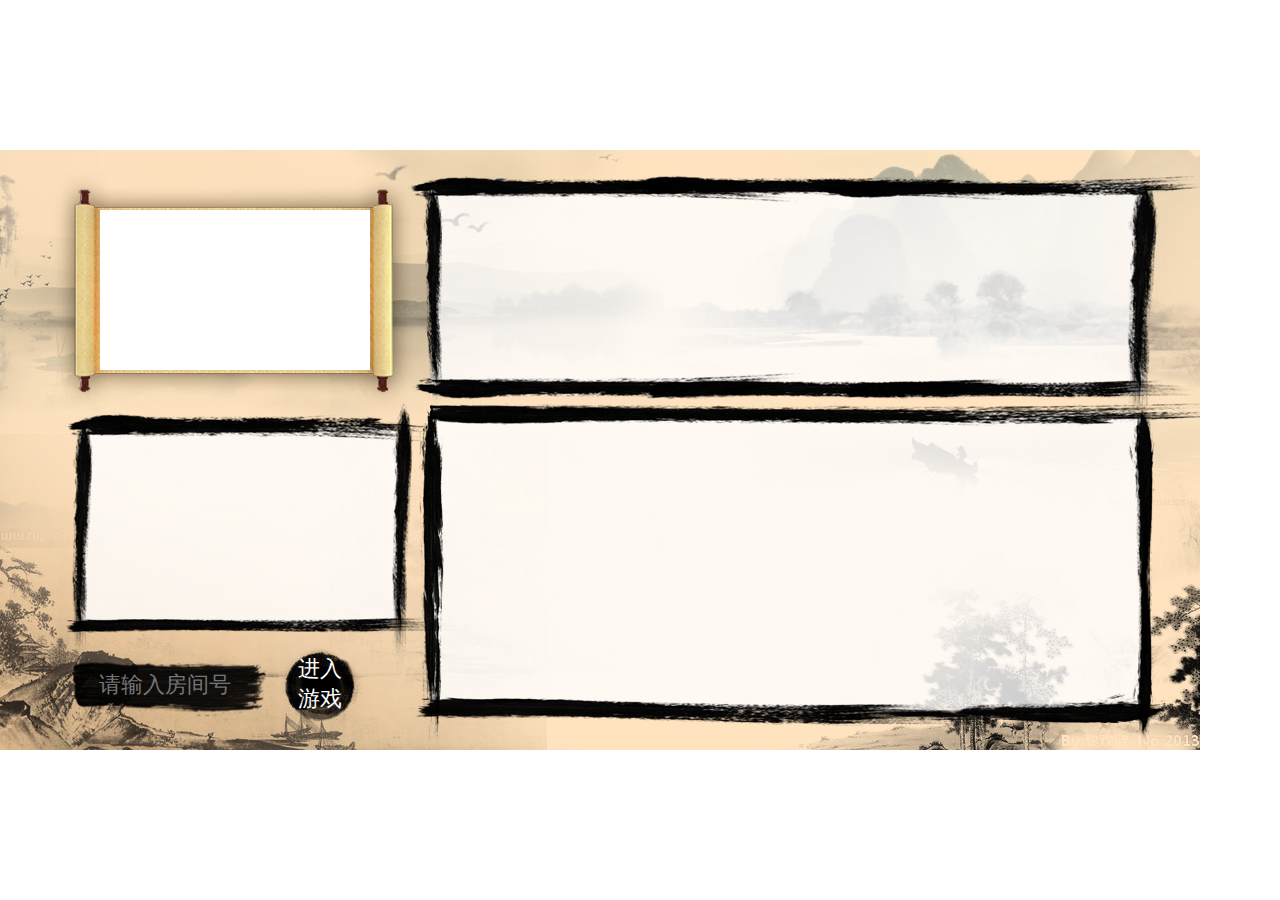
==== mian.html @ a725706b "Signed-off-by: cheuk Lee <cheuk Lee>" ====
<!DOCTYPE html>
<html>
	<head>
		<meta charset="UTF-8">
		<title>游戏大厅</title>
		<link rel="stylesheet" type="text/css" href="css/game.css"/>
	</head>
	<body>
		<div class="mainBox">
			<div class="mainProfile">
				
			</div>
			<div class="roomBox">
				
			</div>
			<div class="">
				
			</div>
			<div class="">
				
			</div>
			<input type="text" name="" id="" value="" placeholder="请输入房间号"/>
			<button>进入游戏</button>
		</div>
	</body>
</html>
---- css/game.css ----
*{
	font-family: game,"微软雅黑",arial;
	padding: 0;
	margin: 0;
}
@font-face {
	font-family:'game';
	src: url('汉仪雪君体简.ttf');
}
body{
	position: absolute;
	top: 0;
	bottom: 0;
	display: flex;
	align-items: center;
	justify-content: center;
}
.loginBox{
	position: relative;
	background: url(../img/login-bg.jpg);
	background-repeat: no-repeat;
	margin: 0 auto;
	width: 1200px;
	height: 600px;
}
.loginBox input[type=text]{
	position: absolute;
	bottom: 170px;
	left: 480px;
	height: 60px;
	width: 230px;
}
.loginBox button{
	position: absolute;
	bottom: 88px;
	left: 480px;
	width: 230px;
	height: 60px;
	cursor: pointer;
}
.loginBox input[type=text],.loginBox button{
	border: none;
	outline: none;
	background: transparent;
	color: #FFFFFF;
	font-size: 22px;
	text-align: center;
}

/*主页面*/
.mainBox{
	position: relative;
	background: url(../img/main-bg.jpg);
	background-repeat: no-repeat;
	margin: 0 auto;
	width: 1200px;
	height: 600px;
}
.mainBox input[type=text]{
	position: absolute;
	bottom: 50px;
	left: 80px;
	height: 30px;
	width: 170px;
}
.mainBox button{
	position: absolute;
	bottom: 36px;
	left: 290px;
	width: 60px;
	height: 60px;
	cursor: pointer;
}
.mainBox input[type=text],.mainBox button{
	border: none;
	outline: none;
	background: transparent;
	color: #FFFFFF;
	font-size: 22px;
	text-align: center;
}
.mainProfile{
	position: absolute;
	top: 60px;
	left: 100px;
	width: 270px;
	height: 160px;
	background: #FFFFFF;
}
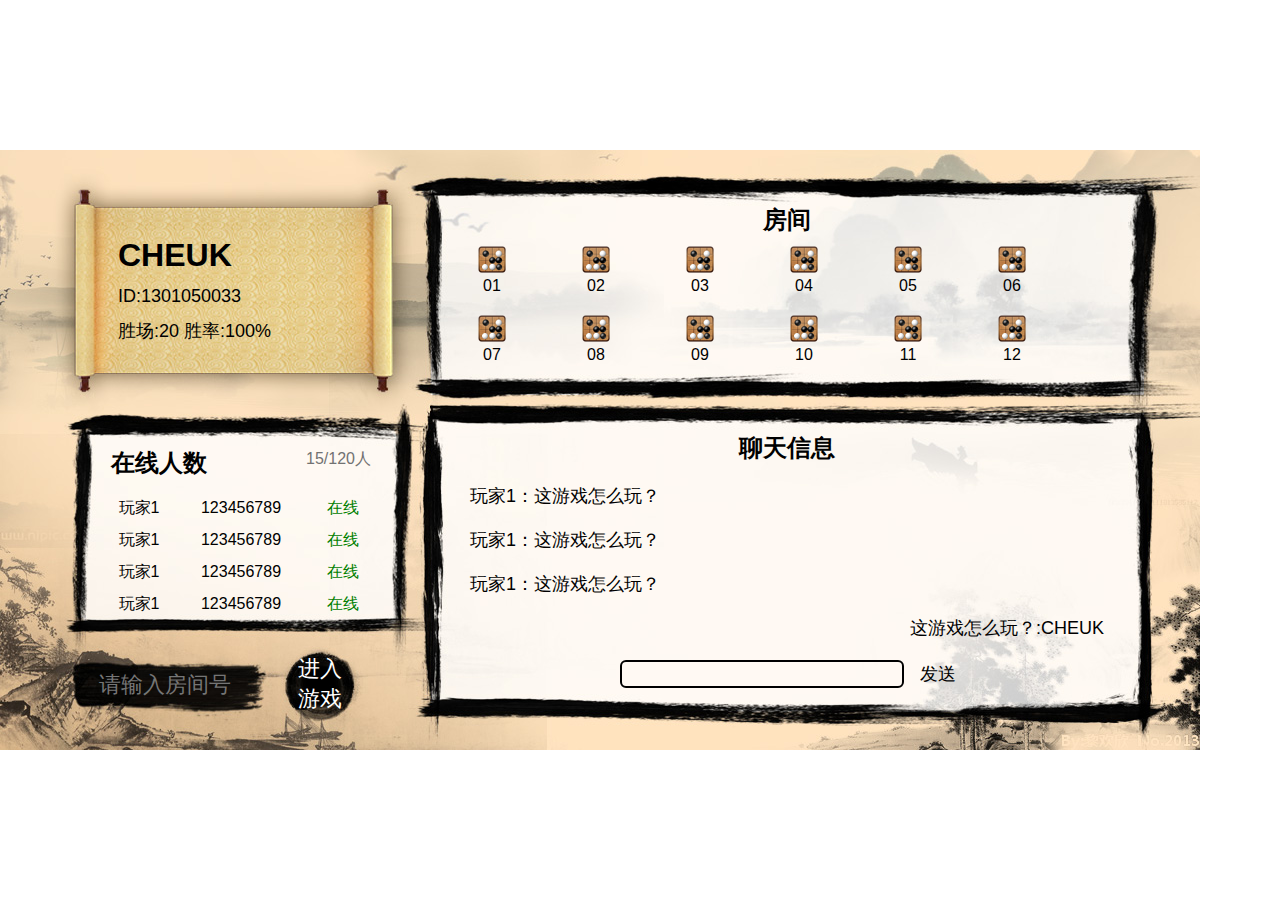
==== commit 955bd49a: "DAY2" ====
--- a/mian.html
+++ b/mian.html
@@ -8,16 +8,104 @@
 	<body>
 		<div class="mainBox">
 			<div class="mainProfile">
-				
+				<h1>CHEUK</h1>
+				<p>ID:1301050033</p>
+				<p>胜场:20 胜率:100%</p>
+			</div>
+			<div class="onlineBox">
+				<div class="head">
+					<h1>在线人数</h1>
+				<span>15/120人</span>
+				</div>
+				<div class="body">
+					<table>
+						<tr><td>玩家1</td><td>123456789</td><td><span class="online">在线</span></td></tr>
+						<tr><td>玩家1</td><td>123456789</td><td><span class="online">在线</span></td></tr>
+						<tr><td>玩家1</td><td>123456789</td><td><span class="online">在线</span></td></tr>
+						<tr><td>玩家1</td><td>123456789</td><td><span class="online">在线</span></td></tr>
+						<tr><td>玩家1</td><td>123456789</td><td><span class="playing">游戏中</span></td></tr>
+						<tr><td>玩家1</td><td>123456789</td><td><span class="playing">游戏中</span></td></tr>
+						<tr><td>玩家1</td><td>123456789</td><td><span class="playing">游戏中</span></td></tr>
+					</table>
+				</div>
 			</div>
 			<div class="roomBox">
-				
+				<h2>房间</h2>
+				<div class="rooms">
+					<div class="room">
+						<img src="img/room.png"/>
+						<p>01</p>
+					</div>
+					<div class="room">
+						<img src="img/room.png"/>
+						<p>02</p>
+					</div>
+					<div class="room">
+						<img src="img/room.png"/>
+						<p>03</p>
+					</div>
+					<div class="room">
+						<img src="img/room.png"/>
+						<p>04</p>
+					</div>
+					<div class="room">
+						<img src="img/room.png"/>
+						<p>05</p>
+					</div>
+					<div class="room">
+						<img src="img/room.png"/>
+						<p>06</p>
+					</div>
+					<div class="room">
+						<img src="img/room.png"/>
+						<p>07</p>
+					</div>
+					<div class="room">
+						<img src="img/room.png"/>
+						<p>08</p>
+					</div>
+					<div class="room">
+						<img src="img/room.png"/>
+						<p>09</p>
+					</div>
+					<div class="room">
+						<img src="img/room.png"/>
+						<p>10</p>
+					</div>
+					<div class="room">
+						<img src="img/room.png"/>
+						<p>11</p>
+					</div>
+					<div class="room">
+						<img src="img/room.png"/>
+						<p>12</p>
+					</div>
+					<div class="room">
+						<img src="img/room.png"/>
+						<p>13</p>
+					</div>
+				</div>
 			</div>
-			<div class="">
-				
-			</div>
-			<div class="">
-				
+			<div class="chatBox">
+				<h2>聊天信息</h2>
+				<div class="chats">
+					<ul>
+						<li>玩家1：这游戏怎么玩？</li>
+						<li>玩家1：这游戏怎么玩？</li>
+						<li>玩家1：这游戏怎么玩？</li>
+						<li class="myChat">这游戏怎么玩？:CHEUK</li>
+						<li>玩家1：这游戏怎么玩？</li>
+						<li>玩家1：这游戏怎么玩？</li>
+						<li>玩家1：这游戏怎么玩？</li>
+						<li class="myChat">这游戏怎么玩？:CHEUK</li>
+						<li>玩家1：这游戏怎么玩？</li>
+						<li>玩家1：这游戏怎么玩？</li>
+						<li>玩家1：这游戏怎么玩？</li>
+						<li class="myChat">这游戏怎么玩？:CHEUK</li>
+					</ul>
+					<input type="text"/>
+					<input type="button"value="发送" />
+				</div>
 			</div>
 			<input type="text" name="" id="" value="" placeholder="请输入房间号"/>
 			<button>进入游戏</button>
--- a/css/game.css
+++ b/css/game.css
@@ -14,6 +14,9 @@
 	display: flex;
 	align-items: center;
 	justify-content: center;
+}
+span{
+	color: #727272;
 }
 .loginBox{
 	position: relative;
@@ -85,5 +88,122 @@
 	left: 100px;
 	width: 270px;
 	height: 160px;
-	background: #FFFFFF;
-}
+	display: flex;
+	justify-content: center;
+	flex-direction:column;
+}
+.mainProfile h1,.mainProfile p{
+	margin: 6px 0;
+	margin-left: 18px;
+}
+.mainProfile p{
+	font-size: 18px;
+}
+.onlineBox{
+	position: absolute;
+	top: 285px;
+	left: 87px;
+	width: 308px;
+	height: 184px;
+	
+}
+.onlineBox .head{
+	padding: 12px 24px;
+}
+.onlineBox .head:after{
+	display: block;
+	content: "";
+	clear: both;
+}
+.onlineBox .head h1{
+	font-size: 24px;
+	float: left;
+}
+.onlineBox .head span{
+	float: right;
+	line-height: 24px;
+} 
+.onlineBox .body{
+	
+	height: 130px;
+	overflow-y: scroll;
+}
+.onlineBox .body table{
+	width: 100%;
+	text-align: center;
+}
+.onlineBox .body table td{
+	width: 33.333%;
+	height: 30px;
+}
+.onlineBox .body table td span.online{
+	color: green;
+}
+.onlineBox .body table td span.playing{
+	color: red;
+}
+.roomBox{
+	position: absolute;
+	top: 44px;
+	left: 440px;
+	width: 694px;
+	height: 184px;	
+}
+.chatBox{
+	position: absolute;
+	top: 272px;
+	left: 440px;
+	width: 694px;
+	height: 276px;	
+}
+.roomBox h2,.chatBox h2{
+	text-align: center;
+	margin-top: 10px;
+}
+.rooms{
+	margin: 10px 0;
+	width: 100%;
+	height: 130px;
+	overflow-y: scroll;
+}
+.rooms .room{
+	margin: 0px 38px 20px;
+	float: left;
+	text-align: center;
+}
+.chats{
+	height: 190px;
+	font-size: 18px;
+	overflow-y: scroll;
+}
+.chats ul li{
+	margin: 20px 30px;
+	list-style: none;
+}
+.chats .myChat{
+	text-align: right;
+}
+.chats input[type=button]{
+	background: transparent;
+	border: none;
+	outline: none;
+	position: absolute;
+	cursor: pointer;
+	bottom: 10px;
+	left: 480px;
+	height: 28px;
+	font-size: 18px;
+}
+.chats input[type=text]{
+	position: absolute;
+	bottom: 10px;
+	left: 180px;
+	width: 280px;
+	height: 24px;
+	outline: none;
+	border: 2px solid #000000;
+	font-size: 18px;
+	border-radius: 6px;
+	-moz-border-radius: 6px;
+	-webkit-border-radius: 6px;
+}
